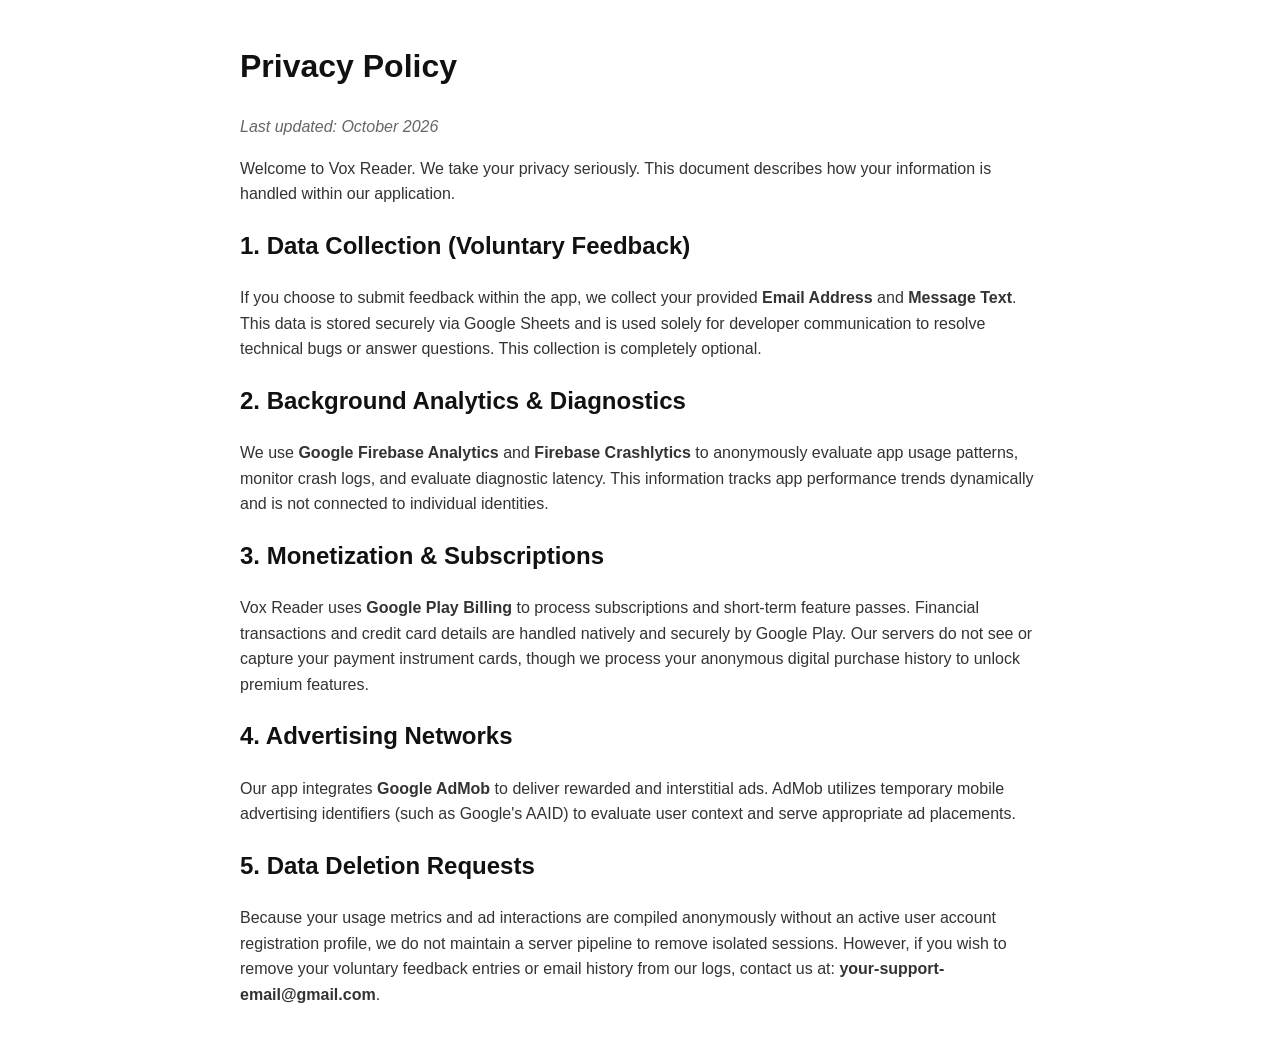
==== index.html @ 40d6c097 "Create index.html" ====
<!DOCTYPE html>
<html lang="en">
<head>
    <meta charset="UTF-8">
    <meta name="viewport" content="width=device-width, initial-scale=1.0">
    <title>Privacy Policy - Vox Reader</title>
    <style>
        body { font-family: -apple-system, BlinkMacSystemFont, "Segoe UI", Roboto, Helvetica, Arial, sans-serif; line-height: 1.6; color: #333; max-width: 800px; margin: 0 auto; padding: 20px; }
        h1, h2 { color: #111; }
        .date { color: #666; font-style: italic; }
    </style>
</head>
<body>
    <h1>Privacy Policy</h1>
    <p class="date">Last updated: October 2026</p>

    <p>Welcome to Vox Reader. We take your privacy seriously. This document describes how your information is handled within our application.</p>

    <h2>1. Data Collection (Voluntary Feedback)</h2>
    <p>If you choose to submit feedback within the app, we collect your provided <strong>Email Address</strong> and <strong>Message Text</strong>. This data is stored securely via Google Sheets and is used solely for developer communication to resolve technical bugs or answer questions. This collection is completely optional.</p>

    <h2>2. Background Analytics & Diagnostics</h2>
    <p>We use <strong>Google Firebase Analytics</strong> and <strong>Firebase Crashlytics</strong> to anonymously evaluate app usage patterns, monitor crash logs, and evaluate diagnostic latency. This information tracks app performance trends dynamically and is not connected to individual identities.</p>

    <h2>3. Monetization & Subscriptions</h2>
    <p>Vox Reader uses <strong>Google Play Billing</strong> to process subscriptions and short-term feature passes. Financial transactions and credit card details are handled natively and securely by Google Play. Our servers do not see or capture your payment instrument cards, though we process your anonymous digital purchase history to unlock premium features.</p>

    <h2>4. Advertising Networks</h2>
    <p>Our app integrates <strong>Google AdMob</strong> to deliver rewarded and interstitial ads. AdMob utilizes temporary mobile advertising identifiers (such as Google's AAID) to evaluate user context and serve appropriate ad placements.</p>

    <h2>5. Data Deletion Requests</h2>
    <p>Because your usage metrics and ad interactions are compiled anonymously without an active user account registration profile, we do not maintain a server pipeline to remove isolated sessions. However, if you wish to remove your voluntary feedback entries or email history from our logs, contact us at: <strong>your-support-email@gmail.com</strong>.</p>
</body>
</html>
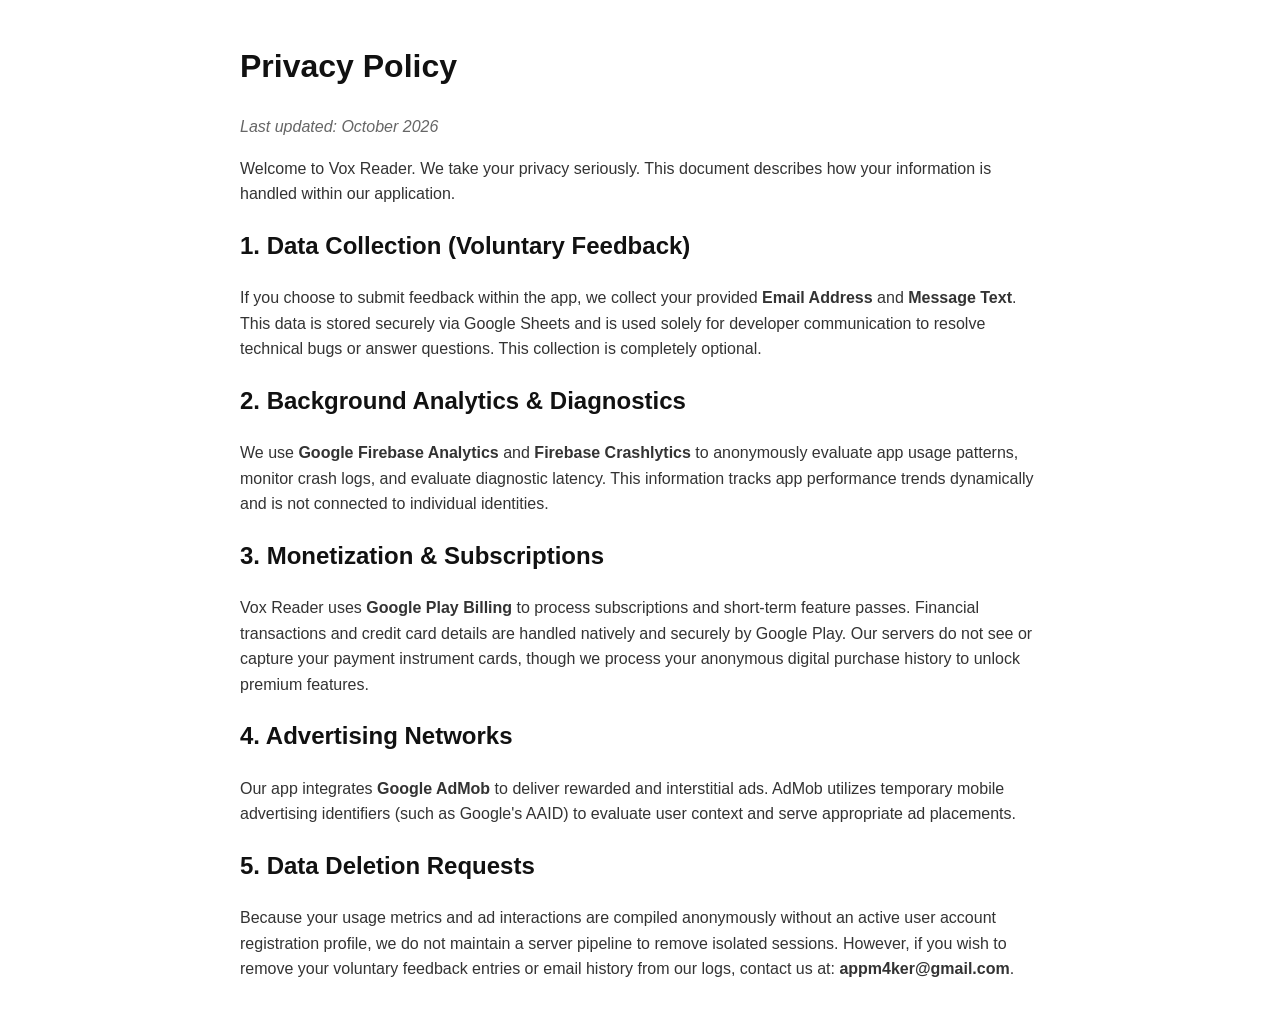
==== commit d7faa67d: "Update support email" ====
--- a/index.html
+++ b/index.html
@@ -29,6 +29,6 @@
     <p>Our app integrates <strong>Google AdMob</strong> to deliver rewarded and interstitial ads. AdMob utilizes temporary mobile advertising identifiers (such as Google's AAID) to evaluate user context and serve appropriate ad placements.</p>
 
     <h2>5. Data Deletion Requests</h2>
-    <p>Because your usage metrics and ad interactions are compiled anonymously without an active user account registration profile, we do not maintain a server pipeline to remove isolated sessions. However, if you wish to remove your voluntary feedback entries or email history from our logs, contact us at: <strong>your-support-email@gmail.com</strong>.</p>
+    <p>Because your usage metrics and ad interactions are compiled anonymously without an active user account registration profile, we do not maintain a server pipeline to remove isolated sessions. However, if you wish to remove your voluntary feedback entries or email history from our logs, contact us at: <strong>appm4ker@gmail.com</strong>.</p>
 </body>
 </html>
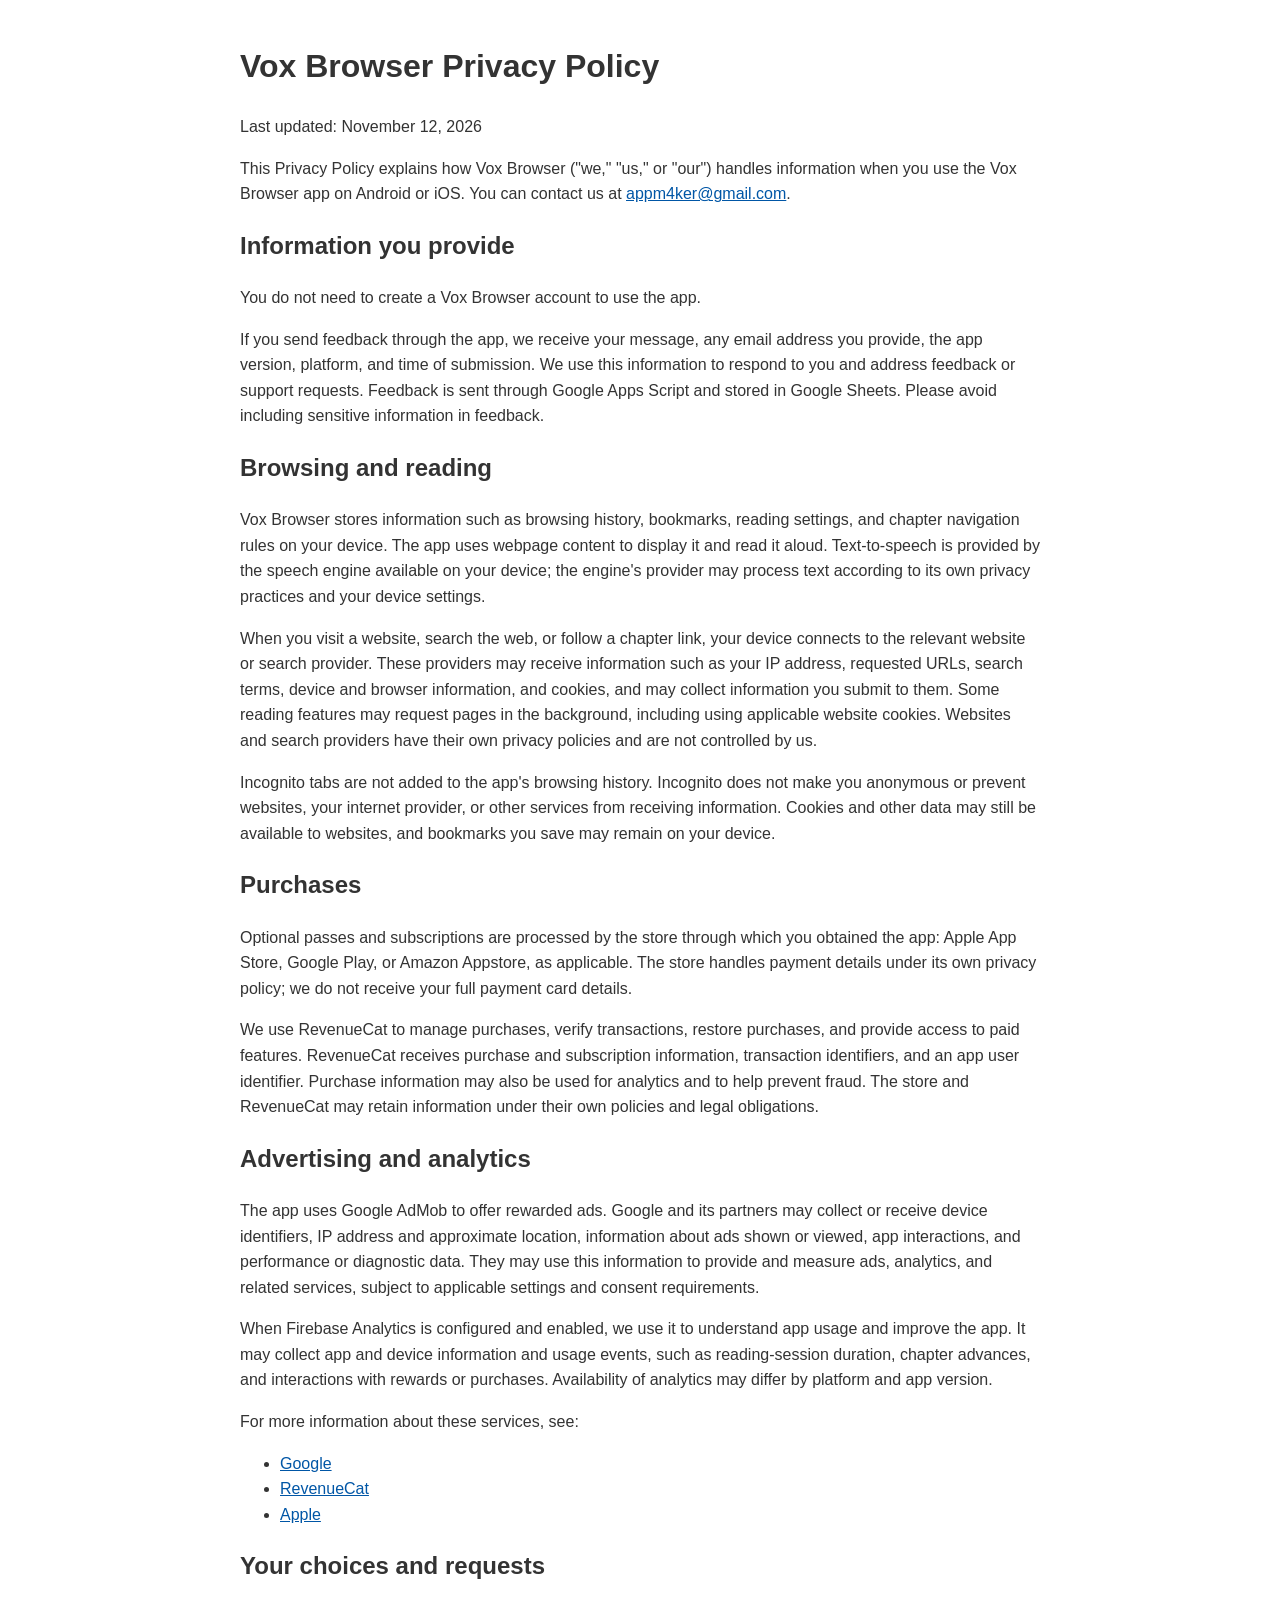
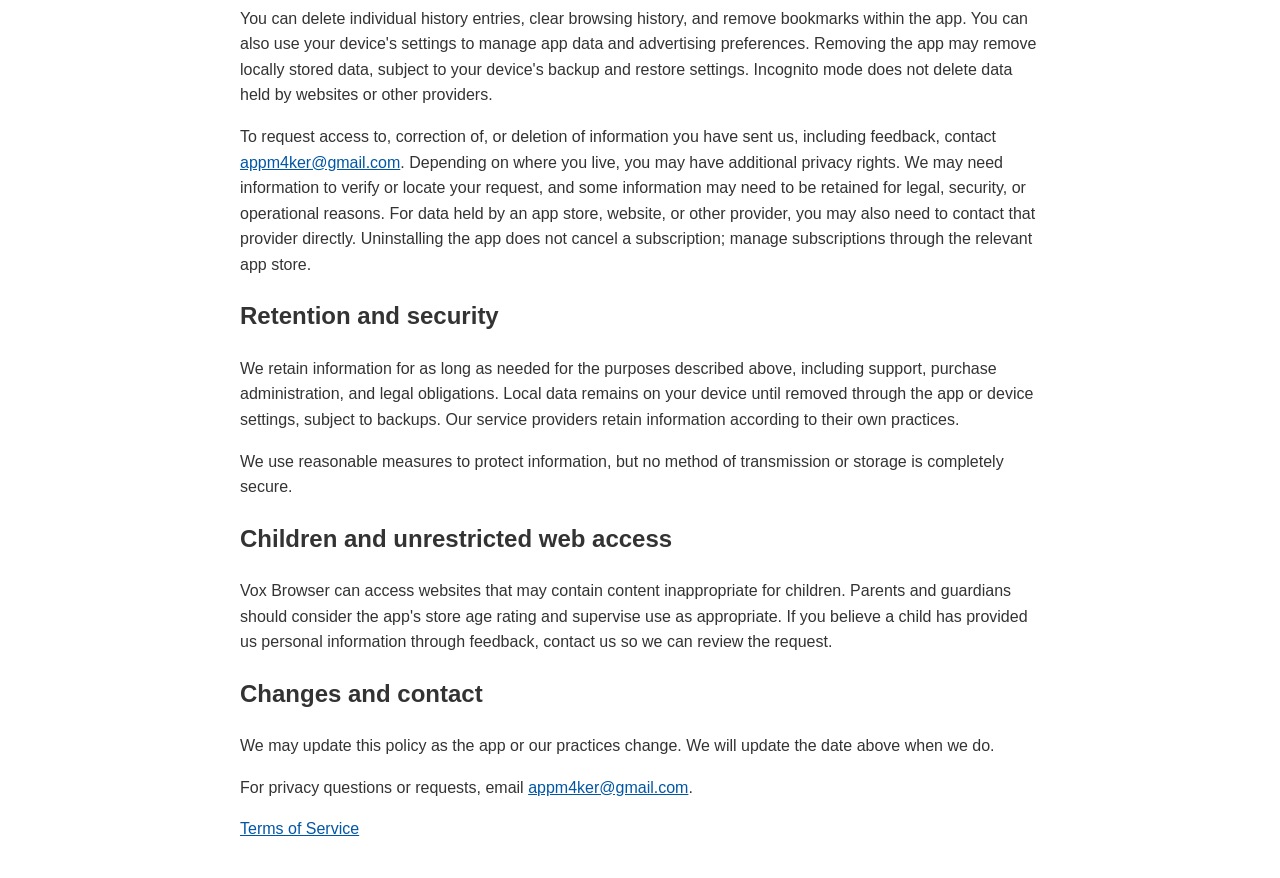
==== commit 99d140f1: "Update index.html" ====
--- a/index.html
+++ b/index.html
@@ -1,34 +1,58 @@
 <!DOCTYPE html>
 <html lang="en">
 <head>
-    <meta charset="UTF-8">
-    <meta name="viewport" content="width=device-width, initial-scale=1.0">
-    <title>Privacy Policy - Vox Reader</title>
-    <style>
-        body { font-family: -apple-system, BlinkMacSystemFont, "Segoe UI", Roboto, Helvetica, Arial, sans-serif; line-height: 1.6; color: #333; max-width: 800px; margin: 0 auto; padding: 20px; }
-        h1, h2 { color: #111; }
-        .date { color: #666; font-style: italic; }
-    </style>
+  <meta charset="utf-8">
+  <meta name="viewport" content="width=device-width, initial-scale=1">
+  <title>Privacy Policy - Vox Browser</title>
+  <style>
+    body { font-family: -apple-system, BlinkMacSystemFont, "Segoe UI", sans-serif; line-height: 1.6; color: #333; max-width: 800px; margin: auto; padding: 20px; }
+    a { color: #0056a6; }
+  </style>
 </head>
 <body>
-    <h1>Privacy Policy</h1>
-    <p class="date">Last updated: October 2026</p>
+  <main>
+    <h1>Vox Browser Privacy Policy</h1>
+    <p>Last updated: November 12, 2026</p>
+    <p>This Privacy Policy explains how Vox Browser ("we," "us," or "our") handles information when you use the Vox Browser app on Android or iOS. You can contact us at <a href="mailto:appm4ker@gmail.com">appm4ker@gmail.com</a>.</p>
 
-    <p>Welcome to Vox Reader. We take your privacy seriously. This document describes how your information is handled within our application.</p>
+    <h2>Information you provide</h2>
+    <p>You do not need to create a Vox Browser account to use the app.</p>
+    <p>If you send feedback through the app, we receive your message, any email address you provide, the app version, platform, and time of submission. We use this information to respond to you and address feedback or support requests. Feedback is sent through Google Apps Script and stored in Google Sheets. Please avoid including sensitive information in feedback.</p>
 
-    <h2>1. Data Collection (Voluntary Feedback)</h2>
-    <p>If you choose to submit feedback within the app, we collect your provided <strong>Email Address</strong> and <strong>Message Text</strong>. This data is stored securely via Google Sheets and is used solely for developer communication to resolve technical bugs or answer questions. This collection is completely optional.</p>
+    <h2>Browsing and reading</h2>
+    <p>Vox Browser stores information such as browsing history, bookmarks, reading settings, and chapter navigation rules on your device. The app uses webpage content to display it and read it aloud. Text-to-speech is provided by the speech engine available on your device; the engine's provider may process text according to its own privacy practices and your device settings.</p>
+    <p>When you visit a website, search the web, or follow a chapter link, your device connects to the relevant website or search provider. These providers may receive information such as your IP address, requested URLs, search terms, device and browser information, and cookies, and may collect information you submit to them. Some reading features may request pages in the background, including using applicable website cookies. Websites and search providers have their own privacy policies and are not controlled by us.</p>
+    <p>Incognito tabs are not added to the app's browsing history. Incognito does not make you anonymous or prevent websites, your internet provider, or other services from receiving information. Cookies and other data may still be available to websites, and bookmarks you save may remain on your device.</p>
 
-    <h2>2. Background Analytics & Diagnostics</h2>
-    <p>We use <strong>Google Firebase Analytics</strong> and <strong>Firebase Crashlytics</strong> to anonymously evaluate app usage patterns, monitor crash logs, and evaluate diagnostic latency. This information tracks app performance trends dynamically and is not connected to individual identities.</p>
+    <h2>Purchases</h2>
+    <p>Optional passes and subscriptions are processed by the store through which you obtained the app: Apple App Store, Google Play, or Amazon Appstore, as applicable. The store handles payment details under its own privacy policy; we do not receive your full payment card details.</p>
+    <p>We use RevenueCat to manage purchases, verify transactions, restore purchases, and provide access to paid features. RevenueCat receives purchase and subscription information, transaction identifiers, and an app user identifier. Purchase information may also be used for analytics and to help prevent fraud. The store and RevenueCat may retain information under their own policies and legal obligations.</p>
 
-    <h2>3. Monetization & Subscriptions</h2>
-    <p>Vox Reader uses <strong>Google Play Billing</strong> to process subscriptions and short-term feature passes. Financial transactions and credit card details are handled natively and securely by Google Play. Our servers do not see or capture your payment instrument cards, though we process your anonymous digital purchase history to unlock premium features.</p>
+    <h2>Advertising and analytics</h2>
+    <p>The app uses Google AdMob to offer rewarded ads. Google and its partners may collect or receive device identifiers, IP address and approximate location, information about ads shown or viewed, app interactions, and performance or diagnostic data. They may use this information to provide and measure ads, analytics, and related services, subject to applicable settings and consent requirements.</p>
+    <p>When Firebase Analytics is configured and enabled, we use it to understand app usage and improve the app. It may collect app and device information and usage events, such as reading-session duration, chapter advances, and interactions with rewards or purchases. Availability of analytics may differ by platform and app version.</p>
+    <p>For more information about these services, see:</p>
+    <ul>
+      <li><a href="https://policies.google.com/technologies/partner-sites">Google</a></li>
+      <li><a href="https://www.revenuecat.com/privacy/">RevenueCat</a></li>
+      <li><a href="https://www.apple.com/legal/privacy/">Apple</a></li>
+    </ul>
 
-    <h2>4. Advertising Networks</h2>
-    <p>Our app integrates <strong>Google AdMob</strong> to deliver rewarded and interstitial ads. AdMob utilizes temporary mobile advertising identifiers (such as Google's AAID) to evaluate user context and serve appropriate ad placements.</p>
+    <h2>Your choices and requests</h2>
+    <p>You can delete individual history entries, clear browsing history, and remove bookmarks within the app. You can also use your device's settings to manage app data and advertising preferences. Removing the app may remove locally stored data, subject to your device's backup and restore settings. Incognito mode does not delete data held by websites or other providers.</p>
+    <p>To request access to, correction of, or deletion of information you have sent us, including feedback, contact <a href="mailto:appm4ker@gmail.com">appm4ker@gmail.com</a>. Depending on where you live, you may have additional privacy rights. We may need information to verify or locate your request, and some information may need to be retained for legal, security, or operational reasons. For data held by an app store, website, or other provider, you may also need to contact that provider directly. Uninstalling the app does not cancel a subscription; manage subscriptions through the relevant app store.</p>
 
-    <h2>5. Data Deletion Requests</h2>
-    <p>Because your usage metrics and ad interactions are compiled anonymously without an active user account registration profile, we do not maintain a server pipeline to remove isolated sessions. However, if you wish to remove your voluntary feedback entries or email history from our logs, contact us at: <strong>appm4ker@gmail.com</strong>.</p>
+    <h2>Retention and security</h2>
+    <p>We retain information for as long as needed for the purposes described above, including support, purchase administration, and legal obligations. Local data remains on your device until removed through the app or device settings, subject to backups. Our service providers retain information according to their own practices.</p>
+    <p>We use reasonable measures to protect information, but no method of transmission or storage is completely secure.</p>
+
+    <h2>Children and unrestricted web access</h2>
+    <p>Vox Browser can access websites that may contain content inappropriate for children. Parents and guardians should consider the app's store age rating and supervise use as appropriate. If you believe a child has provided us personal information through feedback, contact us so we can review the request.</p>
+
+    <h2>Changes and contact</h2>
+    <p>We may update this policy as the app or our practices change. We will update the date above when we do.</p>
+    <p>For privacy questions or requests, email <a href="mailto:appm4ker@gmail.com">appm4ker@gmail.com</a>.</p>
+    <p><a href="terms.html">Terms of Service</a></p>
+  </main>
 </body>
 </html>
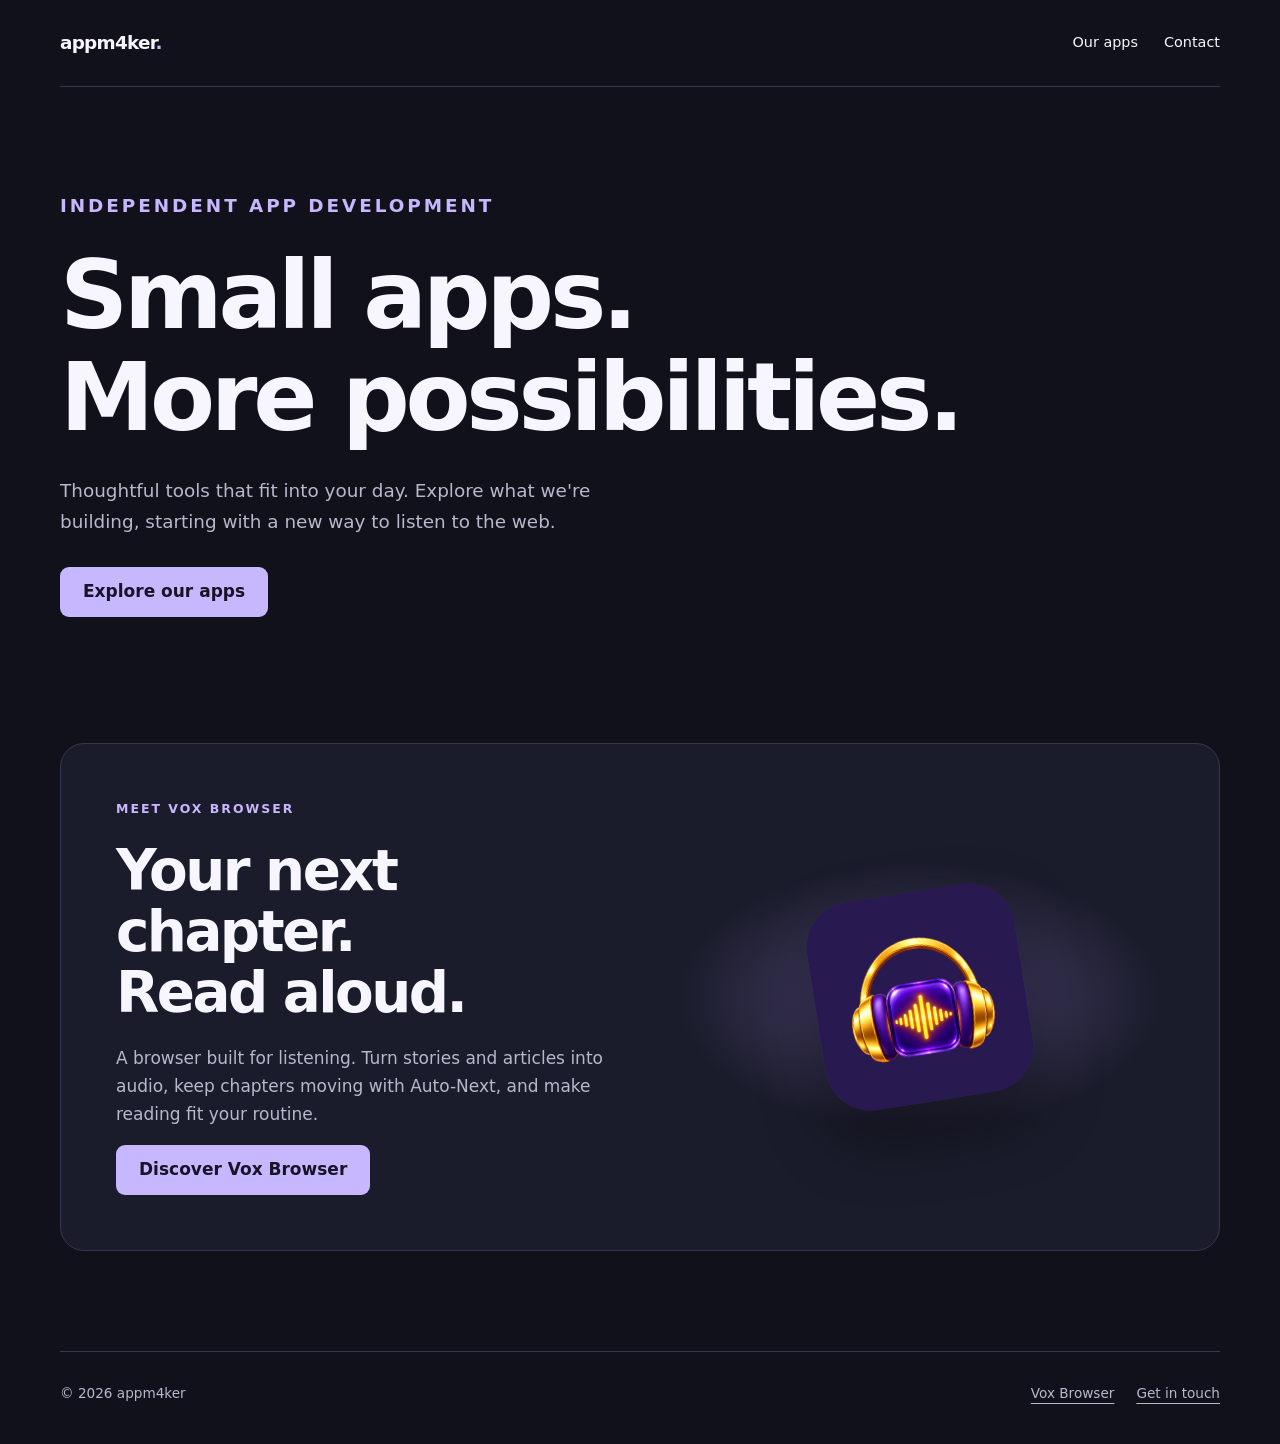
==== commit 3c2b7b66: "Create developer landing page and dedicated Vox Browser site" ====
--- a/index.html
+++ b/index.html
@@ -1,58 +1,6 @@
-<!DOCTYPE html>
-<html lang="en">
-<head>
-  <meta charset="utf-8">
-  <meta name="viewport" content="width=device-width, initial-scale=1">
-  <title>Privacy Policy - Vox Browser</title>
-  <style>
-    body { font-family: -apple-system, BlinkMacSystemFont, "Segoe UI", sans-serif; line-height: 1.6; color: #333; max-width: 800px; margin: auto; padding: 20px; }
-    a { color: #0056a6; }
-  </style>
-</head>
-<body>
-  <main>
-    <h1>Vox Browser Privacy Policy</h1>
-    <p>Last updated: November 12, 2026</p>
-    <p>This Privacy Policy explains how Vox Browser ("we," "us," or "our") handles information when you use the Vox Browser app on Android or iOS. You can contact us at <a href="mailto:appm4ker@gmail.com">appm4ker@gmail.com</a>.</p>
-
-    <h2>Information you provide</h2>
-    <p>You do not need to create a Vox Browser account to use the app.</p>
-    <p>If you send feedback through the app, we receive your message, any email address you provide, the app version, platform, and time of submission. We use this information to respond to you and address feedback or support requests. Feedback is sent through Google Apps Script and stored in Google Sheets. Please avoid including sensitive information in feedback.</p>
-
-    <h2>Browsing and reading</h2>
-    <p>Vox Browser stores information such as browsing history, bookmarks, reading settings, and chapter navigation rules on your device. The app uses webpage content to display it and read it aloud. Text-to-speech is provided by the speech engine available on your device; the engine's provider may process text according to its own privacy practices and your device settings.</p>
-    <p>When you visit a website, search the web, or follow a chapter link, your device connects to the relevant website or search provider. These providers may receive information such as your IP address, requested URLs, search terms, device and browser information, and cookies, and may collect information you submit to them. Some reading features may request pages in the background, including using applicable website cookies. Websites and search providers have their own privacy policies and are not controlled by us.</p>
-    <p>Incognito tabs are not added to the app's browsing history. Incognito does not make you anonymous or prevent websites, your internet provider, or other services from receiving information. Cookies and other data may still be available to websites, and bookmarks you save may remain on your device.</p>
-
-    <h2>Purchases</h2>
-    <p>Optional passes and subscriptions are processed by the store through which you obtained the app: Apple App Store, Google Play, or Amazon Appstore, as applicable. The store handles payment details under its own privacy policy; we do not receive your full payment card details.</p>
-    <p>We use RevenueCat to manage purchases, verify transactions, restore purchases, and provide access to paid features. RevenueCat receives purchase and subscription information, transaction identifiers, and an app user identifier. Purchase information may also be used for analytics and to help prevent fraud. The store and RevenueCat may retain information under their own policies and legal obligations.</p>
-
-    <h2>Advertising and analytics</h2>
-    <p>The app uses Google AdMob to offer rewarded ads. Google and its partners may collect or receive device identifiers, IP address and approximate location, information about ads shown or viewed, app interactions, and performance or diagnostic data. They may use this information to provide and measure ads, analytics, and related services, subject to applicable settings and consent requirements.</p>
-    <p>When Firebase Analytics is configured and enabled, we use it to understand app usage and improve the app. It may collect app and device information and usage events, such as reading-session duration, chapter advances, and interactions with rewards or purchases. Availability of analytics may differ by platform and app version.</p>
-    <p>For more information about these services, see:</p>
-    <ul>
-      <li><a href="https://policies.google.com/technologies/partner-sites">Google</a></li>
-      <li><a href="https://www.revenuecat.com/privacy/">RevenueCat</a></li>
-      <li><a href="https://www.apple.com/legal/privacy/">Apple</a></li>
-    </ul>
-
-    <h2>Your choices and requests</h2>
-    <p>You can delete individual history entries, clear browsing history, and remove bookmarks within the app. You can also use your device's settings to manage app data and advertising preferences. Removing the app may remove locally stored data, subject to your device's backup and restore settings. Incognito mode does not delete data held by websites or other providers.</p>
-    <p>To request access to, correction of, or deletion of information you have sent us, including feedback, contact <a href="mailto:appm4ker@gmail.com">appm4ker@gmail.com</a>. Depending on where you live, you may have additional privacy rights. We may need information to verify or locate your request, and some information may need to be retained for legal, security, or operational reasons. For data held by an app store, website, or other provider, you may also need to contact that provider directly. Uninstalling the app does not cancel a subscription; manage subscriptions through the relevant app store.</p>
-
-    <h2>Retention and security</h2>
-    <p>We retain information for as long as needed for the purposes described above, including support, purchase administration, and legal obligations. Local data remains on your device until removed through the app or device settings, subject to backups. Our service providers retain information according to their own practices.</p>
-    <p>We use reasonable measures to protect information, but no method of transmission or storage is completely secure.</p>
-
-    <h2>Children and unrestricted web access</h2>
-    <p>Vox Browser can access websites that may contain content inappropriate for children. Parents and guardians should consider the app's store age rating and supervise use as appropriate. If you believe a child has provided us personal information through feedback, contact us so we can review the request.</p>
-
-    <h2>Changes and contact</h2>
-    <p>We may update this policy as the app or our practices change. We will update the date above when we do.</p>
-    <p>For privacy questions or requests, email <a href="mailto:appm4ker@gmail.com">appm4ker@gmail.com</a>.</p>
-    <p><a href="terms.html">Terms of Service</a></p>
-  </main>
-</body>
-</html>
+<!doctype html>
+<html lang="en"><head><meta charset="utf-8"><meta name="viewport" content="width=device-width,initial-scale=1"><title>appm4ker &mdash; Apps for everyday life</title><meta name="description" content="Discover apps by appm4ker. Meet Vox Browser, a browser built for reading and listening."><link rel="stylesheet" href="styles.css"><link rel="icon" href="voxbrowser/assets/icon.png"></head>
+<body><a class="skip" href="#main">Skip to content</a><div class="wrap"><header class="nav"><a class="brand" href="./">appm4ker<span style="color:var(--accent)">.</span></a><nav class="nav-links" aria-label="Main"><a href="#apps">Our apps</a><a href="mailto:appm4ker@gmail.com">Contact</a></nav></header>
+<main id="main"><section class="hero"><p class="eyebrow">Independent app development</p><h1>Small apps.<br>More possibilities.</h1><p>Thoughtful tools that fit into your day. Explore what we're building, starting with a new way to listen to the web.</p><div class="actions"><a class="button" href="#apps">Explore our apps</a></div></section>
+<section id="apps" class="project" aria-labelledby="vox-title"><div><p class="eyebrow">Meet Vox Browser</p><h2 id="vox-title">Your next chapter.<br>Read aloud.</h2><p>A browser built for listening. Turn stories and articles into audio, keep chapters moving with Auto-Next, and make reading fit your routine.</p><a class="button" href="voxbrowser/">Discover Vox Browser</a></div><a class="project-art" href="voxbrowser/" aria-label="Explore Vox Browser"><img src="voxbrowser/assets/icon.png" alt="Vox Browser app icon" width="512" height="512"></a></section></main>
+<footer class="footer"><span>&copy; 2026 appm4ker</span><div class="footer-links"><a href="voxbrowser/">Vox Browser</a><a href="mailto:appm4ker@gmail.com">Get in touch</a></div></footer></div></body></html>
--- a/styles.css
+++ b/styles.css
@@ -0,0 +1 @@
+:root{color-scheme:dark;--bg:#10111a;--panel:#1a1c2b;--text:#f7f6ff;--muted:#b6b8cc;--accent:#c6b7ff;--line:#35374c}*{box-sizing:border-box}html{scroll-behavior:smooth}body{margin:0;background:var(--bg);color:var(--text);font:17px/1.65 system-ui,-apple-system,BlinkMacSystemFont,"Segoe UI",sans-serif}a{color:inherit;text-underline-offset:5px}a:focus-visible{outline:3px solid #e2cd85;outline-offset:6px}img{max-width:100%;height:auto;display:block}h1,h2,h3,p{margin-top:0}h1,h2,h3{line-height:1.08;letter-spacing:-.045em}h1{font-size:clamp(3.3rem,7.4vw,6.7rem);font-weight:650;margin-bottom:28px}h2{font-size:clamp(2.4rem,4.4vw,4rem)}h3{font-size:1.5rem}p{color:var(--muted)}.wrap{width:min(1160px,calc(100% - 48px));margin:auto}.nav{display:flex;align-items:center;justify-content:space-between;gap:24px;padding:28px 0;border-bottom:1px solid var(--line)}.brand{font-size:1.15rem;font-weight:750;text-decoration:none;letter-spacing:-.04em}.nav-links{display:flex;gap:26px;font-size:.9rem;align-items:center}.nav-links a{text-decoration:none}.eyebrow{text-transform:uppercase;letter-spacing:.16em;color:var(--accent);font-size:.78rem;font-weight:700;margin-bottom:22px}.hero{padding:104px 0 110px}.hero p{max-width:580px;font-size:1.15rem}.button{display:inline-flex;align-items:center;justify-content:center;padding:13px 23px;border-radius:9px;background:var(--accent);color:#171427;text-decoration:none;font-weight:650;line-height:1.4}.button:hover{background:#ded4ff}.button.secondary{background:transparent;border:1px solid var(--line);color:var(--text)}.actions{display:flex;flex-wrap:wrap;gap:12px;margin:30px 0 16px}.small{font-size:.85rem}.project{display:grid;grid-template-columns:1fr 1fr;gap:70px;align-items:center;padding:55px;background:var(--panel);border:1px solid var(--line);border-radius:24px;margin-bottom:100px}.project-icon{width:100px;border-radius:24px;margin-bottom:26px}.project h2{margin-bottom:20px}.project-art{display:flex;justify-content:center;align-items:center;background:radial-gradient(ellipse,#514575,transparent 70%);min-height:270px}.project-art img{width:210px;border-radius:46px;transform:rotate(-9deg);box-shadow:0 30px 65px #0006}.footer{padding:30px 0 40px;border-top:1px solid var(--line);display:flex;justify-content:space-between;gap:20px;color:var(--muted);font-size:.85rem}.footer-links{display:flex;gap:22px;flex-wrap:wrap}.app-hero{display:grid;grid-template-columns:1.2fr .8fr;align-items:center;gap:75px;padding:80px 0}.app-name{display:flex;align-items:center;gap:14px;color:var(--text);margin-bottom:30px}.app-name img{width:48px;border-radius:12px}.app-hero h1 span{color:var(--accent)}.hero-shot{max-width:335px;margin:auto;transform:rotate(3deg);filter:drop-shadow(0 26px 35px #0005)}.hero-shot img{border-radius:20px}.strip{padding:24px 0;border-block:1px solid var(--line);display:flex;justify-content:space-between;gap:20px;flex-wrap:wrap;color:var(--muted);font-size:.9rem}.section{padding:100px 0}.section-head{max-width:740px;margin-bottom:55px}.features{display:grid;grid-template-columns:repeat(3,1fr);gap:30px}.feature{padding-top:25px;border-top:2px solid #8272b5}.feature p{font-size:1rem}.showcase{display:grid;grid-template-columns:.85fr 1.15fr;gap:100px;align-items:center;padding:70px;border-radius:24px;background:var(--panel)}.showcase img{max-width:300px;border-radius:16px;justify-self:center}.showcase ul{padding-left:20px;color:var(--muted)}.voice-section{display:grid;grid-template-columns:1fr .7fr;align-items:center;gap:100px;padding:100px 0}.voice-section img{max-width:285px;justify-self:center;border-radius:16px}.steps{display:grid;grid-template-columns:repeat(3,1fr);gap:40px}.step{border-left:1px solid var(--line);padding-left:24px}.download{text-align:center;background:#252039;border:1px solid #49405f;border-radius:24px;padding:65px 30px;margin:20px 0 100px}.download p{max-width:650px;margin-inline:auto}.download .actions{justify-content:center}.store-pending{display:inline-flex;flex-direction:column;justify-content:center;padding:10px 22px;border:1px solid #555066;border-radius:9px;color:#c1bbd0;font-weight:600;line-height:1.45}.store-pending small{font-size:.75rem;font-weight:400}.skip{position:absolute;left:20px;top:-100px;background:white;color:black;padding:12px;z-index:2}.skip:focus{top:10px}@media(max-width:760px){.wrap{width:calc(100% - 36px)}.nav{padding:22px 0}.nav-links{gap:16px}.hero{padding:75px 0}.project,.app-hero,.showcase,.voice-section{grid-template-columns:1fr;gap:40px}.project{padding:30px;margin-bottom:60px}.project-art{min-height:220px}.project-art img{width:160px}.app-hero{padding:60px 0}.hero-shot{max-width:275px;transform:none}.features,.steps{grid-template-columns:1fr;gap:25px}.section,.voice-section{padding:65px 0}.showcase{padding:30px}.showcase img{max-width:240px;order:2}.voice-section img{max-width:240px}.footer{flex-direction:column}.download{padding:40px 20px;margin-bottom:60px}h1{font-size:clamp(3.2rem,13vw,5rem)}}@media(prefers-reduced-motion:reduce){html{scroll-behavior:auto}}
